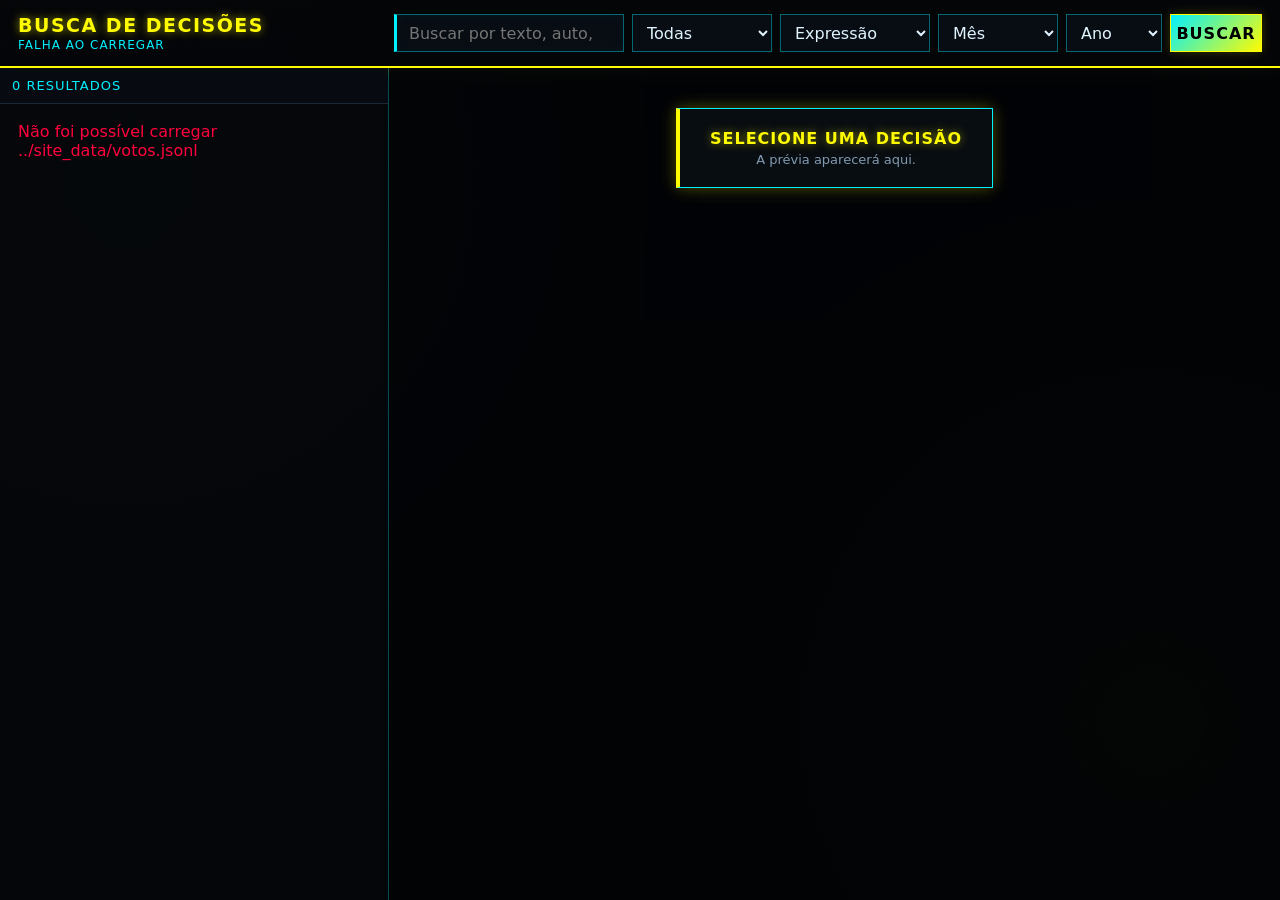
==== index.html @ 6b9ead04 "inicital" ====
<!doctype html>
<html lang="pt-BR">
  <head>
    <meta charset="utf-8" />
    <meta name="viewport" content="width=device-width, initial-scale=1" />
    <meta http-equiv="refresh" content="0; url=site_publico/" />
    <title>Busca de Decisões</title>
    <script>
      window.location.replace("site_publico/");
    </script>
  </head>
  <body>
    <a href="site_publico/">Abrir busca de decisões</a>
  </body>
</html>
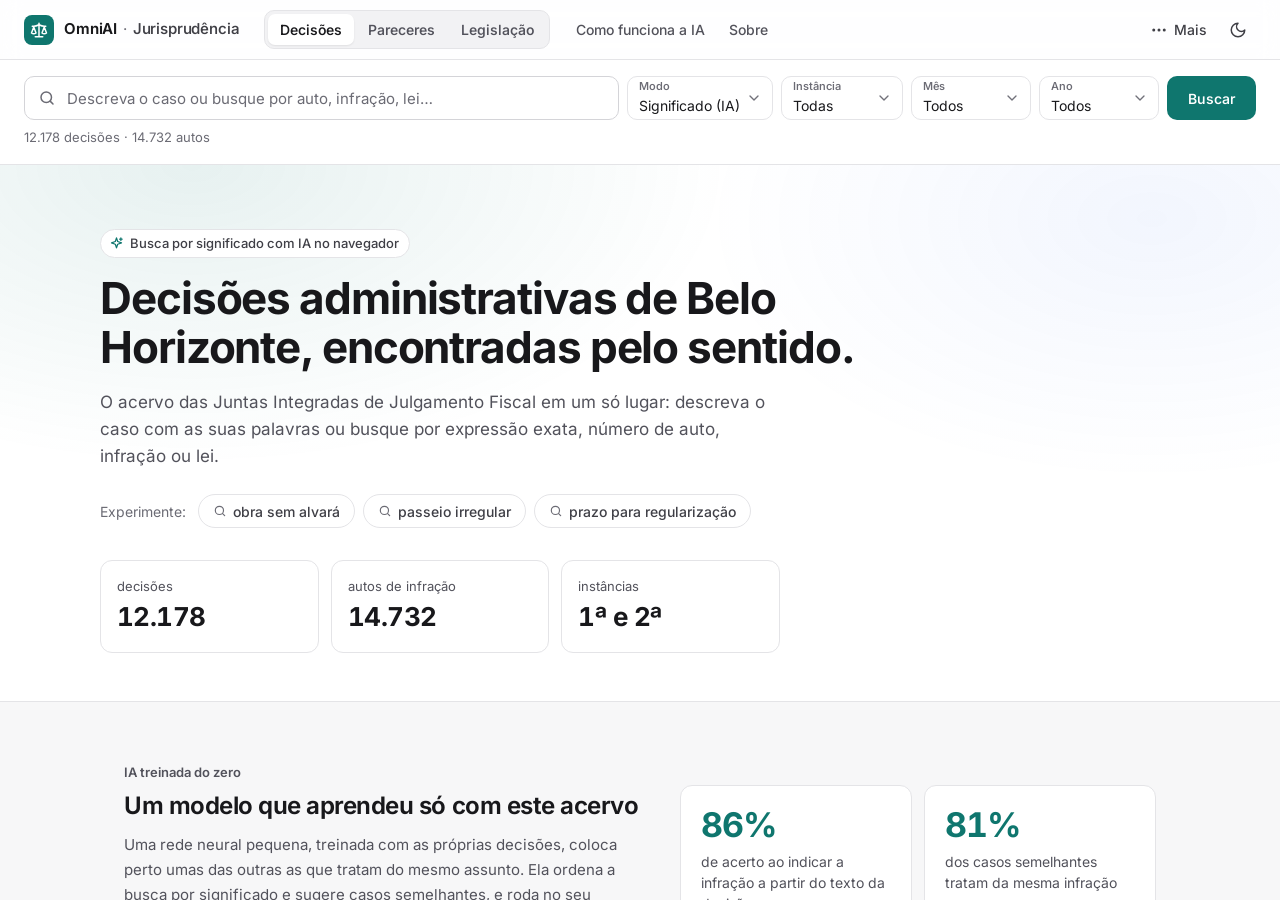
==== commit 0b980e13: "Site: redesign com a marca OmniAI · Jurisprudência Novo sistema visual em variáveis CSS, no lugar do" ====
--- a/index.html
+++ b/index.html
@@ -4,12 +4,14 @@
     <meta charset="utf-8" />
     <meta name="viewport" content="width=device-width, initial-scale=1" />
     <meta http-equiv="refresh" content="0; url=site_publico/" />
-    <title>Busca de Decisões</title>
+    <title>OmniAI · Jurisprudência</title>
+    <link rel="icon" href="site_publico/assets/favicon.svg" type="image/svg+xml" />
+    <link rel="canonical" href="https://sauliiin.github.io/jurisprudencia-juntas/site_publico/" />
     <script>
-      window.location.replace("site_publico/");
+      window.location.replace("site_publico/" + window.location.search);
     </script>
   </head>
   <body>
-    <a href="site_publico/">Abrir busca de decisões</a>
+    <a href="site_publico/">Abrir OmniAI · Jurisprudência</a>
   </body>
 </html>
